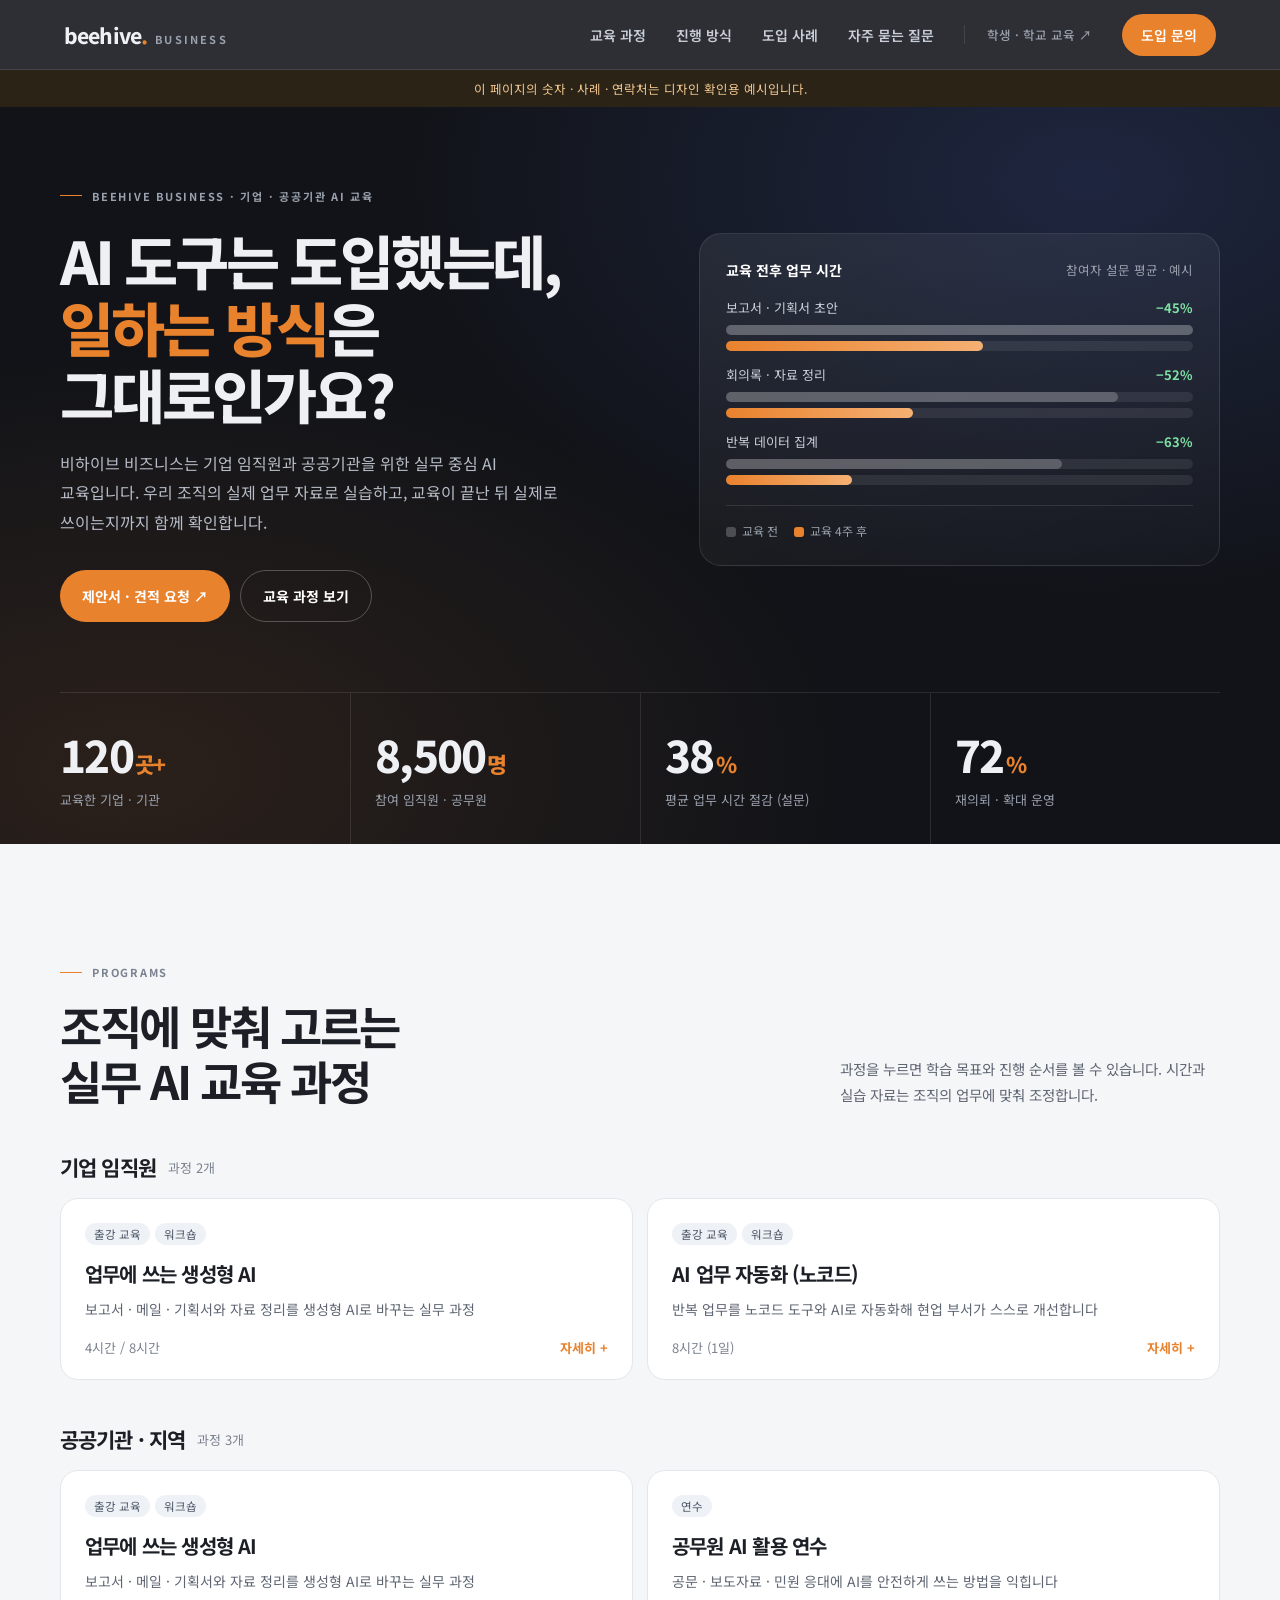
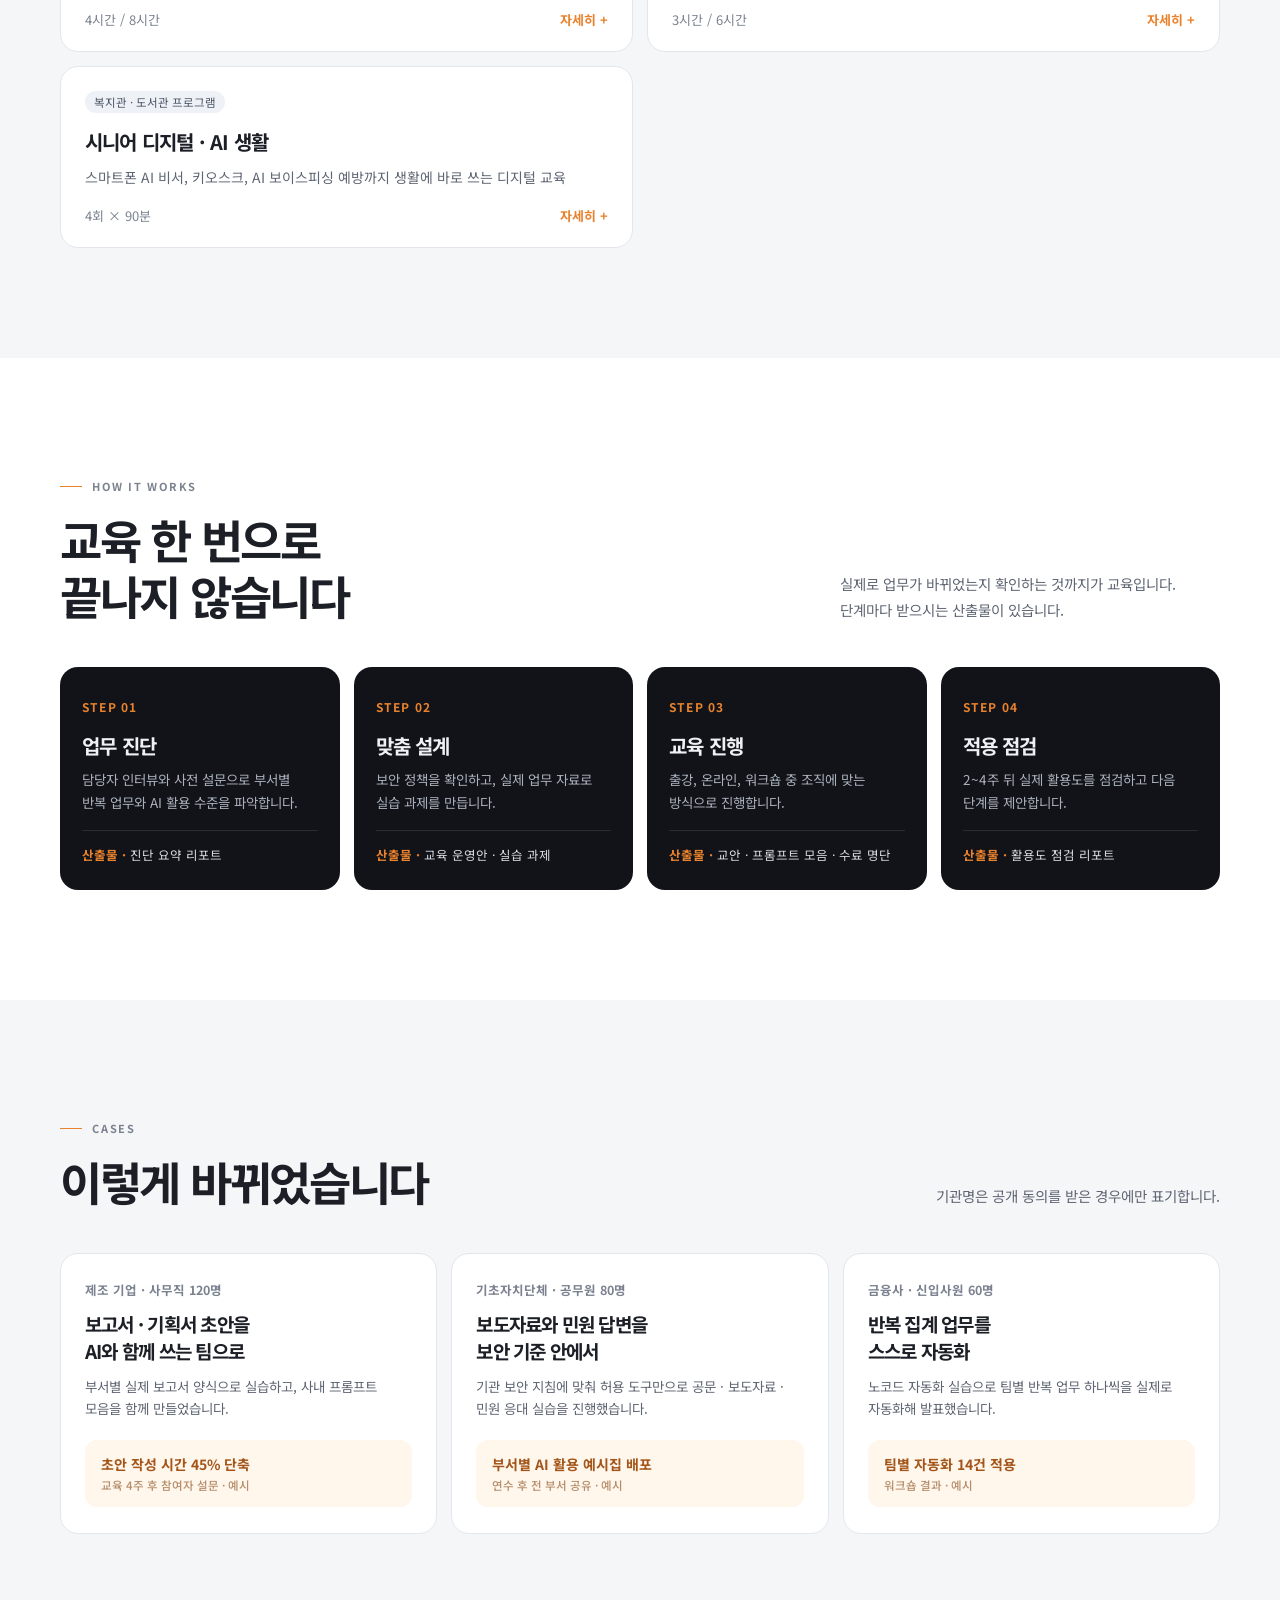
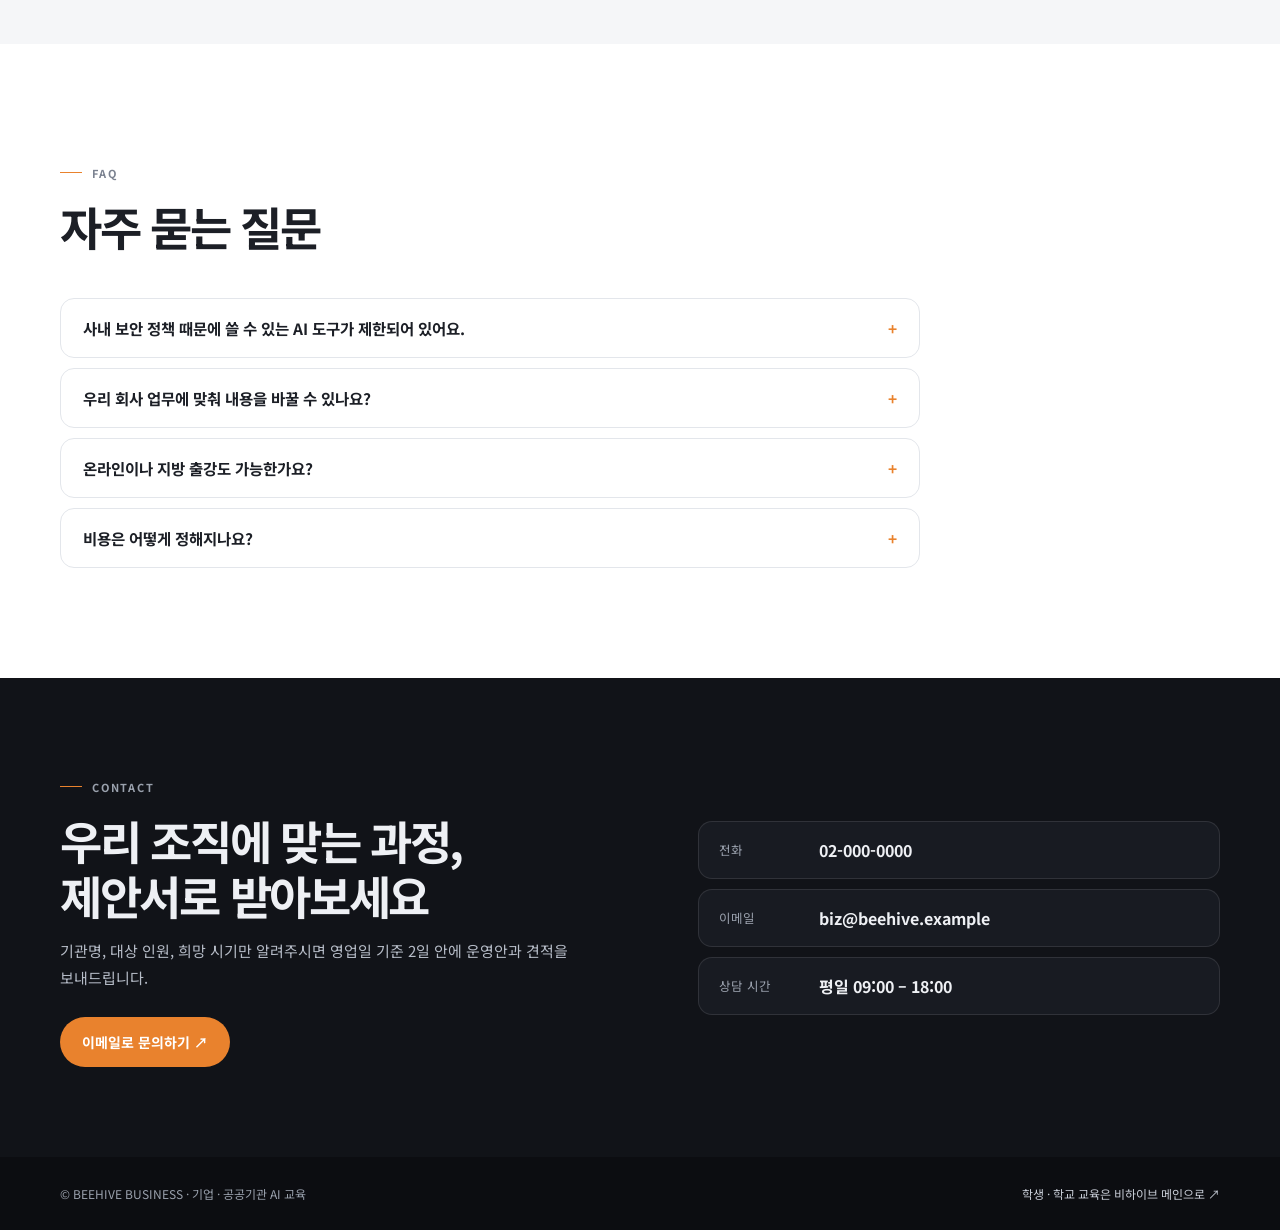
==== biz/index.html @ 133078e5 "기업·공공기관 교육을 비하이브 비즈니스 서브 사이트로 분리 - biz/: 기업 임직원 · 공공기관 대상 별도 사이트 (과정, 진행 방식, 도입 사례, FAQ, 문의) - 메인: 기" ====
<!doctype html>
<html lang="ko">
<head>
<meta charset="utf-8">
<meta name="viewport" content="width=device-width, initial-scale=1, viewport-fit=cover">
<title>비하이브 비즈니스 | 기업 · 공공기관 AI 교육</title>
<meta name="description" content="기업 임직원과 공공기관을 위한 실무 중심 AI 교육. 업무 진단부터 맞춤 교육, 적용 점검까지 함께합니다.">
<link rel="preconnect" href="https://fonts.googleapis.com">
<link rel="preconnect" href="https://fonts.gstatic.com" crossorigin>
<link rel="stylesheet" href="https://fonts.googleapis.com/css2?family=Noto+Sans+KR:wght@400;500;700;800&display=swap">
<style>
/* ---------- 비하이브 비즈니스: 메인보다 차분하고 신뢰감 있는 톤 ---------- */
:root{--bg:#111318;--bg2:#181b22;--line:rgba(255,255,255,.1);--text:#eef0f4;--mute:#9aa1ad;--orange:#e9822d;--blue:#5b7cf0;--light:#f5f6f8;--nav-h:70px;
  --f:"Noto Sans KR","Apple SD Gothic Neo","Malgun Gothic",system-ui,sans-serif}
@media(max-width:860px){:root{--nav-h:60px}}
*,*:before,*:after{box-sizing:border-box}
html{scroll-behavior:smooth;scroll-padding-top:var(--nav-h)}
body{margin:0;background:#fff;color:#1c1f26;font-family:var(--f);-webkit-font-smoothing:antialiased;overflow-x:hidden}
a{color:inherit}
h1,h2,h3,p,li{word-break:keep-all}
.wrap{width:min(1160px,calc(100% - 80px));margin:0 auto}
.kicker{display:inline-flex;align-items:center;gap:10px;font-size:11px;font-weight:700;letter-spacing:.16em;color:var(--mute)}
.kicker:before{content:"";width:22px;height:1px;background:var(--orange)}
.sample-note{margin-top:var(--nav-h);padding:9px 16px;background:#2a2316;color:#f0c58f;font-size:12.5px;text-align:center}

/* 메뉴 */
.bnav{position:fixed;z-index:30;top:0;left:0;right:0;height:var(--nav-h);display:flex;align-items:center;justify-content:space-between;padding:0 clamp(16px,5vw,80px);background:rgba(17,19,24,.88);-webkit-backdrop-filter:blur(14px);backdrop-filter:blur(14px);border-bottom:1px solid var(--line);color:var(--text)}
.bbrand{display:flex;align-items:baseline;gap:8px;text-decoration:none}
.bbrand b{font-size:21px;font-weight:800;letter-spacing:-.04em}.bbrand b:after{content:".";color:var(--orange)}
.bbrand span{font-size:11px;font-weight:700;letter-spacing:.2em;color:var(--mute)}
.blinks{display:flex;align-items:center;gap:30px}
.blinks a{font-size:14px;font-weight:600;color:#c9ced8;text-decoration:none}
.blinks a:hover{color:#fff}
.blinks .to-main{font-size:12.5px;font-weight:500;color:var(--mute);padding-left:22px;border-left:1px solid var(--line)}
.blinks .cta{padding:11px 19px;border-radius:99px;background:var(--orange);color:#fff}
.blinks .cta:hover{background:#f39543}
.btoggle{display:none}
@media(max-width:860px){
  .btoggle{display:grid;place-items:center;width:40px;height:40px;border:1px solid var(--line);border-radius:50%;background:transparent;color:#fff;font-size:18px;cursor:pointer}
  .blinks{display:none;position:absolute;top:calc(var(--nav-h) - 4px);left:12px;right:12px;flex-direction:column;align-items:stretch;gap:2px;padding:10px;background:var(--bg2);border:1px solid var(--line);border-radius:16px}
  .bnav.open .blinks{display:flex}
  .blinks a{padding:13px 12px;font-size:15px;border-radius:10px}
  .blinks .to-main{border:0;padding:13px 12px}
  .blinks .cta{text-align:center;margin-top:6px}
}

/* 1. 히어로 */
.hero{position:relative;overflow:hidden;padding:70px 0 0;background:radial-gradient(ellipse at 85% 10%,rgba(91,124,240,.18),transparent 45%),radial-gradient(ellipse at 10% 90%,rgba(233,130,45,.12),transparent 45%),var(--bg);color:var(--text)}
.no-note .hero{padding-top:calc(var(--nav-h) + 70px)}
.hero-grid{display:grid;grid-template-columns:1.05fr .95fr;gap:5vw;align-items:center;padding-bottom:70px}
.hero h1{margin:22px 0 22px;font-size:clamp(36px,4.6vw,62px);line-height:1.14;letter-spacing:-.055em;font-weight:800}
.hero h1 em{font-style:normal;color:var(--orange)}
.hero p.lead{margin:0 0 32px;max-width:500px;font-size:16px;line-height:1.85;color:#b6bcc7}
.btns{display:flex;flex-wrap:wrap;gap:10px}
.btn{display:inline-flex;align-items:center;gap:10px;padding:15px 22px;border-radius:99px;font-size:14px;font-weight:700;text-decoration:none}
.btn.main{background:var(--orange);color:#fff}.btn.main:hover{background:#f39543}
.btn.ghost{border:1px solid rgba(255,255,255,.25);color:#fff}.btn.ghost:hover{border-color:#fff}
/* 히어로 오른쪽: 교육 전후 비교 카드 */
.board{padding:26px;border:1px solid var(--line);border-radius:22px;background:linear-gradient(160deg,rgba(255,255,255,.07),rgba(255,255,255,.02))}
.board-top{display:flex;justify-content:space-between;align-items:center;margin-bottom:18px;font-size:12.5px;color:var(--mute)}
.board-top b{color:#fff;font-size:14px}
.bar{margin:14px 0}
.bar-label{display:flex;justify-content:space-between;font-size:13px;color:#c9ced8;margin-bottom:8px}
.bar-label strong{color:#7ee0a3}
.track{position:relative;height:10px;border-radius:99px;background:rgba(255,255,255,.08)}
.track i{position:absolute;left:0;top:0;bottom:0;border-radius:99px}
.track .before{background:rgba(255,255,255,.22)}
.track .after{background:linear-gradient(90deg,var(--orange),#f5b073);height:10px}
.legend{display:flex;gap:16px;margin-top:20px;padding-top:16px;border-top:1px solid var(--line);font-size:12px;color:var(--mute)}
.legend span:before{content:"";display:inline-block;width:10px;height:10px;border-radius:3px;margin-right:6px;vertical-align:-1px;background:rgba(255,255,255,.22)}
.legend span.a:before{background:var(--orange)}
.stats{display:grid;grid-template-columns:repeat(4,1fr);border-top:1px solid var(--line)}
.stat{padding:30px 24px 34px;border-left:1px solid var(--line)}
.stat:first-child{border-left:0;padding-left:0}
.stat strong{display:block;font-size:clamp(30px,3.4vw,44px);font-weight:800;letter-spacing:-.04em}
.stat strong small{font-size:.5em;color:var(--orange);margin-left:2px}
.stat span{font-size:13px;color:var(--mute)}

/* 공통 섹션 */
.sec{padding:110px 0}
.sec.light{background:var(--light)}
.sec-head{display:flex;justify-content:space-between;align-items:end;gap:30px;margin-bottom:44px}
.sec-head .kicker{color:#7b8290}
.sec-head h2{margin:18px 0 0;font-size:clamp(30px,3.6vw,46px);line-height:1.2;letter-spacing:-.05em}
.sec-head p{margin:0;max-width:380px;font-size:14.5px;line-height:1.8;color:#5f6673}

/* 2. 과정 */
.group{margin-top:44px}
.group:first-of-type{margin-top:0}
.group-head{display:flex;align-items:center;gap:12px;margin-bottom:16px}
.group-head h3{margin:0;font-size:21px;letter-spacing:-.04em}
.group-head span{font-size:13px;color:#7b8290}
.course-grid{display:grid;grid-template-columns:1fr 1fr;gap:14px}
.course{border:1px solid #e3e6eb;border-radius:18px;background:#fff;scroll-margin-top:calc(var(--nav-h) + 20px)}
.course summary{list-style:none;cursor:pointer;padding:24px 24px 22px;display:grid;gap:10px}
.course summary::-webkit-details-marker{display:none}
.course .fmt{display:flex;flex-wrap:wrap;gap:5px}
.course .fmt i{padding:3px 9px;border-radius:99px;background:#eef1f6;font-style:normal;font-size:11.5px;color:#4b5565}
.course h4{margin:4px 0 0;font-size:20px;letter-spacing:-.04em}
.course .sum{margin:0;font-size:14px;line-height:1.7;color:#5f6673}
.course .meta{display:flex;justify-content:space-between;align-items:center;margin-top:6px;font-size:13px;color:#7b8290}
.course .more{font-weight:700;color:var(--orange)}
.course .more:after{content:" +"}
.course[open] .more:after{content:" −"}
.course[open]{border-color:#f0c49a;box-shadow:0 14px 34px rgba(17,19,24,.08)}
.course .body{padding:0 24px 24px;display:grid;grid-template-columns:1.2fr 1fr;gap:16px;border-top:1px dashed #e3e6eb;padding-top:20px;margin:0 0 0}
.course .body h5{margin:0 0 8px;font-size:12px;color:var(--orange);letter-spacing:.04em}
.course .body p{margin:0 0 14px;font-size:14px;line-height:1.65}
.course ol{margin:0;padding-left:18px;display:grid;gap:6px;font-size:13.5px;line-height:1.6;color:#3d4350}
.course dl{margin:0;display:grid;gap:12px}
.course dt{font-size:12px;color:#7b8290;margin-bottom:3px}
.course dd{margin:0;font-size:13.5px;line-height:1.55}

/* 3. 진행 방식 */
.process{display:grid;grid-template-columns:repeat(4,1fr);gap:14px}
.pstep{padding:26px 22px;border-radius:18px;background:var(--bg);color:var(--text)}
.pstep b{font-size:12px;letter-spacing:.1em;color:var(--orange)}
.pstep h3{margin:14px 0 8px;font-size:20px;letter-spacing:-.04em}
.pstep p{margin:0 0 16px;font-size:13.5px;line-height:1.7;color:#aab0bb}
.pstep em{display:block;padding-top:14px;border-top:1px solid var(--line);font-style:normal;font-size:12.5px;color:#d7dbe2}
.pstep em:before{content:"산출물 · ";color:var(--orange);font-weight:700}

/* 4. 도입 사례 */
.cases{display:grid;grid-template-columns:repeat(3,1fr);gap:14px}
.case{display:flex;flex-direction:column;padding:26px 24px;border:1px solid #e3e6eb;border-radius:18px;background:#fff}
.case .who{font-size:12.5px;font-weight:700;color:#7b8290}
.case h3{margin:12px 0 10px;font-size:19px;line-height:1.4;letter-spacing:-.04em}
.case p{margin:0 0 20px;font-size:13.5px;line-height:1.7;color:#5f6673}
.case .result{margin-top:auto;padding:14px 16px;border-radius:12px;background:#fff6ec;color:#a4561a;font-size:14px;font-weight:700}
.case .result small{display:block;margin-top:3px;font-size:11.5px;font-weight:500;color:#b58d6a}

/* 5. 자주 묻는 질문 */
.faq{display:grid;gap:10px;max-width:860px}
.faq details{border:1px solid #e3e6eb;border-radius:14px;background:#fff}
.faq summary{cursor:pointer;list-style:none;padding:18px 22px;font-size:15.5px;font-weight:700;display:flex;justify-content:space-between;gap:16px}
.faq summary::-webkit-details-marker{display:none}
.faq summary:after{content:"+";color:var(--orange)}
.faq details[open] summary:after{content:"−"}
.faq p{margin:0;padding:0 22px 20px;font-size:14px;line-height:1.75;color:#5f6673}

/* 6. 도입 문의 */
.contact{padding:90px 0;background:var(--bg);color:var(--text)}
.contact-grid{display:grid;grid-template-columns:1.1fr 1fr;gap:5vw;align-items:center}
.contact h2{margin:18px 0 14px;font-size:clamp(30px,3.6vw,46px);line-height:1.2;letter-spacing:-.05em}
.contact p{margin:0 0 26px;font-size:15px;line-height:1.8;color:#b6bcc7}
.c-list{display:grid;gap:10px}
.c-row{display:grid;grid-template-columns:100px 1fr;align-items:center;padding:16px 20px;border:1px solid var(--line);border-radius:14px;background:var(--bg2)}
.c-row span{font-size:12.5px;color:var(--mute)}
.c-row b{font-size:16px}
.bfoot{padding:28px 0;background:#0c0d11;color:var(--mute);font-size:12px}
.bfoot .wrap{display:flex;justify-content:space-between;flex-wrap:wrap;gap:12px}
.bfoot a{color:#c9ced8;text-decoration:none}

@media(max-width:980px){.process{grid-template-columns:1fr 1fr}.cases{grid-template-columns:1fr}.course-grid{grid-template-columns:1fr}}
@media(max-width:860px){
  .wrap{width:calc(100% - 40px)}
  .hero{padding-top:40px}.no-note .hero{padding-top:calc(var(--nav-h) + 36px)}
  .hero-grid{grid-template-columns:1fr;gap:36px;padding-bottom:44px}
  .hero h1{font-size:clamp(32px,8.6vw,44px)}
  .hero p.lead{font-size:15px}
  .stats{grid-template-columns:1fr 1fr}
  .stat{padding:22px 14px 24px}.stat:nth-child(odd){border-left:0;padding-left:0}
  .stat:nth-child(n+3){border-top:1px solid var(--line)}
  .sec{padding:72px 0}
  .sec-head{display:block;margin-bottom:28px}.sec-head p{margin-top:14px}
  .course .body{grid-template-columns:1fr}
  .process{grid-template-columns:1fr}
  .contact{padding:64px 0}.contact-grid{grid-template-columns:1fr;gap:30px}
  .c-row{grid-template-columns:80px 1fr;padding:14px 16px}
}
</style>
</head>
<body>
<header class="bnav" id="bnav">
  <a class="bbrand" href="./" aria-label="비하이브 비즈니스 홈"><b>beehive</b><span>BUSINESS</span></a>
  <button class="btoggle" type="button" aria-label="메뉴 열기" aria-expanded="false">☰</button>
  <nav class="blinks" aria-label="비하이브 비즈니스 메뉴">
    <a href="#courses">교육 과정</a>
    <a href="#process">진행 방식</a>
    <a href="#cases">도입 사례</a>
    <a href="#faq">자주 묻는 질문</a>
    <a class="to-main" href="../">학생 · 학교 교육 ↗</a>
    <a class="cta" href="#contact">도입 문의</a>
  </nav>
</header>

<!-- ▼ 예시 자료 안내: 실제 자료로 바꾼 뒤 이 한 줄만 지우면 됩니다 -->
<div class="sample-note" id="sampleNote">이 페이지의 숫자 · 사례 · 연락처는 디자인 확인용 예시입니다.</div>

<main>
  <!-- 1. 히어로 -->
  <section class="hero">
    <div class="wrap">
      <div class="hero-grid">
        <div>
          <span class="kicker">BEEHIVE BUSINESS · 기업 · 공공기관 AI 교육</span>
          <h1>AI 도구는 도입했는데,<br><em>일하는 방식</em>은<br>그대로인가요?</h1>
          <p class="lead">비하이브 비즈니스는 기업 임직원과 공공기관을 위한 실무 중심 AI 교육입니다. 우리 조직의 실제 업무 자료로 실습하고, 교육이 끝난 뒤 실제로 쓰이는지까지 함께 확인합니다.</p>
          <div class="btns"><a class="btn main" href="#contact">제안서 · 견적 요청 ↗</a><a class="btn ghost" href="#courses">교육 과정 보기</a></div>
        </div>
        <div class="board" aria-label="교육 전후 업무 시간 비교 (예시)">
          <div class="board-top"><b>교육 전후 업무 시간</b><span>참여자 설문 평균 · 예시</span></div>
          <div class="bar"><div class="bar-label">보고서 · 기획서 초안<strong>−45%</strong></div><div class="track"><i class="before" style="width:100%"></i></div><div class="track" style="margin-top:6px"><i class="after" style="width:55%"></i></div></div>
          <div class="bar"><div class="bar-label">회의록 · 자료 정리<strong>−52%</strong></div><div class="track"><i class="before" style="width:84%"></i></div><div class="track" style="margin-top:6px"><i class="after" style="width:40%"></i></div></div>
          <div class="bar"><div class="bar-label">반복 데이터 집계<strong>−63%</strong></div><div class="track"><i class="before" style="width:72%"></i></div><div class="track" style="margin-top:6px"><i class="after" style="width:27%"></i></div></div>
          <div class="legend"><span>교육 전</span><span class="a">교육 4주 후</span></div>
        </div>
      </div>
      <div class="stats">
        <div class="stat"><strong>120<small>곳+</small></strong><span>교육한 기업 · 기관</span></div>
        <div class="stat"><strong>8,500<small>명</small></strong><span>참여 임직원 · 공무원</span></div>
        <div class="stat"><strong>38<small>%</small></strong><span>평균 업무 시간 절감 (설문)</span></div>
        <div class="stat"><strong>72<small>%</small></strong><span>재의뢰 · 확대 운영</span></div>
      </div>
    </div>
  </section>

  <!-- 2. 교육 과정 (수업 데이터에서 자동 생성) -->
  <section class="sec light" id="courses">
    <div class="wrap">
      <div class="sec-head">
        <div><span class="kicker">PROGRAMS</span><h2>조직에 맞춰 고르는<br>실무 AI 교육 과정</h2></div>
        <p>과정을 누르면 학습 목표와 진행 순서를 볼 수 있습니다. 시간과 실습 자료는 조직의 업무에 맞춰 조정합니다.</p>
      </div>
      <div id="courseGroups"></div>
    </div>
  </section>

  <!-- 3. 진행 방식 -->
  <section class="sec" id="process">
    <div class="wrap">
      <div class="sec-head">
        <div><span class="kicker">HOW IT WORKS</span><h2>교육 한 번으로<br>끝나지 않습니다</h2></div>
        <p>실제로 업무가 바뀌었는지 확인하는 것까지가 교육입니다. 단계마다 받으시는 산출물이 있습니다.</p>
      </div>
      <div class="process">
        <article class="pstep"><b>STEP 01</b><h3>업무 진단</h3><p>담당자 인터뷰와 사전 설문으로 부서별 반복 업무와 AI 활용 수준을 파악합니다.</p><em>진단 요약 리포트</em></article>
        <article class="pstep"><b>STEP 02</b><h3>맞춤 설계</h3><p>보안 정책을 확인하고, 실제 업무 자료로 실습 과제를 만듭니다.</p><em>교육 운영안 · 실습 과제</em></article>
        <article class="pstep"><b>STEP 03</b><h3>교육 진행</h3><p>출강, 온라인, 워크숍 중 조직에 맞는 방식으로 진행합니다.</p><em>교안 · 프롬프트 모음 · 수료 명단</em></article>
        <article class="pstep"><b>STEP 04</b><h3>적용 점검</h3><p>2~4주 뒤 실제 활용도를 점검하고 다음 단계를 제안합니다.</p><em>활용도 점검 리포트</em></article>
      </div>
    </div>
  </section>

  <!-- 4. 도입 사례 (예시) -->
  <section class="sec light" id="cases">
    <div class="wrap">
      <div class="sec-head">
        <div><span class="kicker">CASES</span><h2>이렇게 바뀌었습니다</h2></div>
        <p>기관명은 공개 동의를 받은 경우에만 표기합니다.</p>
      </div>
      <div class="cases">
        <article class="case"><span class="who">제조 기업 · 사무직 120명</span><h3>보고서 · 기획서 초안을<br>AI와 함께 쓰는 팀으로</h3><p>부서별 실제 보고서 양식으로 실습하고, 사내 프롬프트 모음을 함께 만들었습니다.</p><div class="result">초안 작성 시간 45% 단축<small>교육 4주 후 참여자 설문 · 예시</small></div></article>
        <article class="case"><span class="who">기초자치단체 · 공무원 80명</span><h3>보도자료와 민원 답변을<br>보안 기준 안에서</h3><p>기관 보안 지침에 맞춰 허용 도구만으로 공문 · 보도자료 · 민원 응대 실습을 진행했습니다.</p><div class="result">부서별 AI 활용 예시집 배포<small>연수 후 전 부서 공유 · 예시</small></div></article>
        <article class="case"><span class="who">금융사 · 신입사원 60명</span><h3>반복 집계 업무를<br>스스로 자동화</h3><p>노코드 자동화 실습으로 팀별 반복 업무 하나씩을 실제로 자동화해 발표했습니다.</p><div class="result">팀별 자동화 14건 적용<small>워크숍 결과 · 예시</small></div></article>
      </div>
    </div>
  </section>

  <!-- 5. 자주 묻는 질문 -->
  <section class="sec" id="faq">
    <div class="wrap">
      <div class="sec-head"><div><span class="kicker">FAQ</span><h2>자주 묻는 질문</h2></div></div>
      <div class="faq">
        <details><summary>사내 보안 정책 때문에 쓸 수 있는 AI 도구가 제한되어 있어요.</summary><p>사전 진단 단계에서 허용된 도구와 금지된 정보 유형을 먼저 확인하고, 그 범위 안에서만 실습을 설계합니다. 개인정보나 기밀 자료를 쓰지 않는 실습 방법도 함께 안내합니다.</p></details>
        <details><summary>우리 회사 업무에 맞춰 내용을 바꿀 수 있나요?</summary><p>네. 부서별 실제 업무 양식과 사례로 실습 과제를 만드는 것이 기본입니다. 직무와 직급에 따라 과정을 나눠 운영할 수도 있습니다.</p></details>
        <details><summary>온라인이나 지방 출강도 가능한가요?</summary><p>실시간 온라인, 출강, 사내 워크숍 모두 가능합니다. 지역과 인원에 따라 가장 효율적인 방식을 제안드립니다.</p></details>
        <details><summary>비용은 어떻게 정해지나요?</summary><p>교육 시간, 인원, 사전 진단과 사후 점검 포함 여부에 따라 달라집니다. 대상과 일정을 알려주시면 제안서와 함께 견적을 보내드립니다.</p></details>
      </div>
    </div>
  </section>

  <!-- 6. 도입 문의 -->
  <section class="contact" id="contact">
    <div class="wrap contact-grid">
      <div>
        <span class="kicker">CONTACT</span>
        <h2>우리 조직에 맞는 과정,<br>제안서로 받아보세요</h2>
        <p>기관명, 대상 인원, 희망 시기만 알려주시면 영업일 기준 2일 안에 운영안과 견적을 보내드립니다.</p>
        <a class="btn main" href="mailto:biz@beehive.example?subject=%5B%EB%B9%84%ED%95%98%EC%9D%B4%EB%B8%8C%20%EB%B9%84%EC%A6%88%EB%8B%88%EC%8A%A4%5D%20%EA%B5%90%EC%9C%A1%20%EB%8F%84%EC%9E%85%20%EB%AC%B8%EC%9D%98">이메일로 문의하기 ↗</a>
      </div>
      <div class="c-list">
        <div class="c-row"><span>전화</span><b>02-000-0000</b></div>
        <div class="c-row"><span>이메일</span><b>biz@beehive.example</b></div>
        <div class="c-row"><span>상담 시간</span><b>평일 09:00 – 18:00</b></div>
      </div>
    </div>
  </section>
</main>

<footer class="bfoot"><div class="wrap"><span>© BEEHIVE BUSINESS · 기업 · 공공기관 AI 교육</span><a href="../">학생 · 학교 교육은 비하이브 메인으로 ↗</a></div></footer>

<script src="../assets/data/courses.js"></script>
<script>
/* 기업 · 공공기관 과정을 수업 데이터에서 가져와 그립니다 */
(function () {
  var CATS = window.BH_CATEGORIES || [], COURSES = window.BH_COURSES || [];
  var biz = CATS.filter(function (c) { return c.id === 'biz'; })[0];
  var esc = function (s) { return String(s == null ? '' : s).replace(/[&<>"]/g, function (m) { return { '&': '&amp;', '<': '&lt;', '>': '&gt;', '"': '&quot;' }[m]; }); };
  var inSub = function (c, sub) { return (c.cat === 'biz' && c.sub === sub) || (c.also || []).some(function (a) { return a.cat === 'biz' && a.sub === sub; }); };
  var shown = {};
  var html = biz.subs.map(function (s) {
    var list = COURSES.filter(function (c) { return inSub(c, s.id); });
    return '<div class="group" id="' + s.id + '"><div class="group-head"><h3>' + esc(s.name) + '</h3><span>과정 ' + list.length + '개</span></div><div class="course-grid">' +
      list.map(function (c) {
        var L = c.levels.adult || c.levels[Object.keys(c.levels)[0]];
        var anchor = shown[c.id] ? '' : ' id="' + c.id + '"'; shown[c.id] = true;
        return '<details class="course"' + anchor + '><summary>' +
          '<span class="fmt">' + (c.format || []).map(function (f) { return '<i>' + esc(f) + '</i>'; }).join('') + '</span>' +
          '<h4>' + esc(c.title) + '</h4><p class="sum">' + esc(c.summary) + '</p>' +
          '<span class="meta"><span>' + esc(L.time) + '</span><span class="more">자세히</span></span></summary>' +
          '<div class="body"><div><h5>학습 목표</h5><p>' + esc(L.goal) + '</p><h5>진행 순서</h5><ol>' + (L.steps || []).map(function (x) { return '<li>' + esc(x) + '</li>'; }).join('') + '</ol></div>' +
          '<dl><div><dt>사용 도구</dt><dd>' + esc(L.tools) + '</dd></div><div><dt>결과물</dt><dd>' + esc(L.output) + '</dd></div><div><dt>준비 사항</dt><dd>' + esc(c.prep) + '</dd></div></dl></div></details>';
      }).join('') + '</div></div>';
  }).join('');
  document.getElementById('courseGroups').innerHTML = html;

  /* 메인 사이트에서 특정 과정으로 넘어오면 그 과정을 펼쳐서 보여줍니다 */
  function openHash() {
    var el = location.hash && document.getElementById(location.hash.slice(1));
    if (el && el.tagName === 'DETAILS') { el.open = true; setTimeout(function () { el.scrollIntoView({ block: 'start', behavior: 'instant' }); }, 350); }
  }
  if (document.readyState === 'complete') openHash(); else window.addEventListener('load', openHash);
  window.addEventListener('hashchange', openHash);
  if (!document.getElementById('sampleNote')) document.body.classList.add('no-note');

  /* 모바일 메뉴 */
  var nav = document.getElementById('bnav'), tg = nav.querySelector('.btoggle');
  tg.addEventListener('click', function () { var o = nav.classList.toggle('open'); tg.setAttribute('aria-expanded', o); tg.textContent = o ? '×' : '☰'; });
  nav.querySelectorAll('.blinks a').forEach(function (a) { a.addEventListener('click', function () { nav.classList.remove('open'); tg.textContent = '☰'; }); });
})();
</script>
</body>
</html>
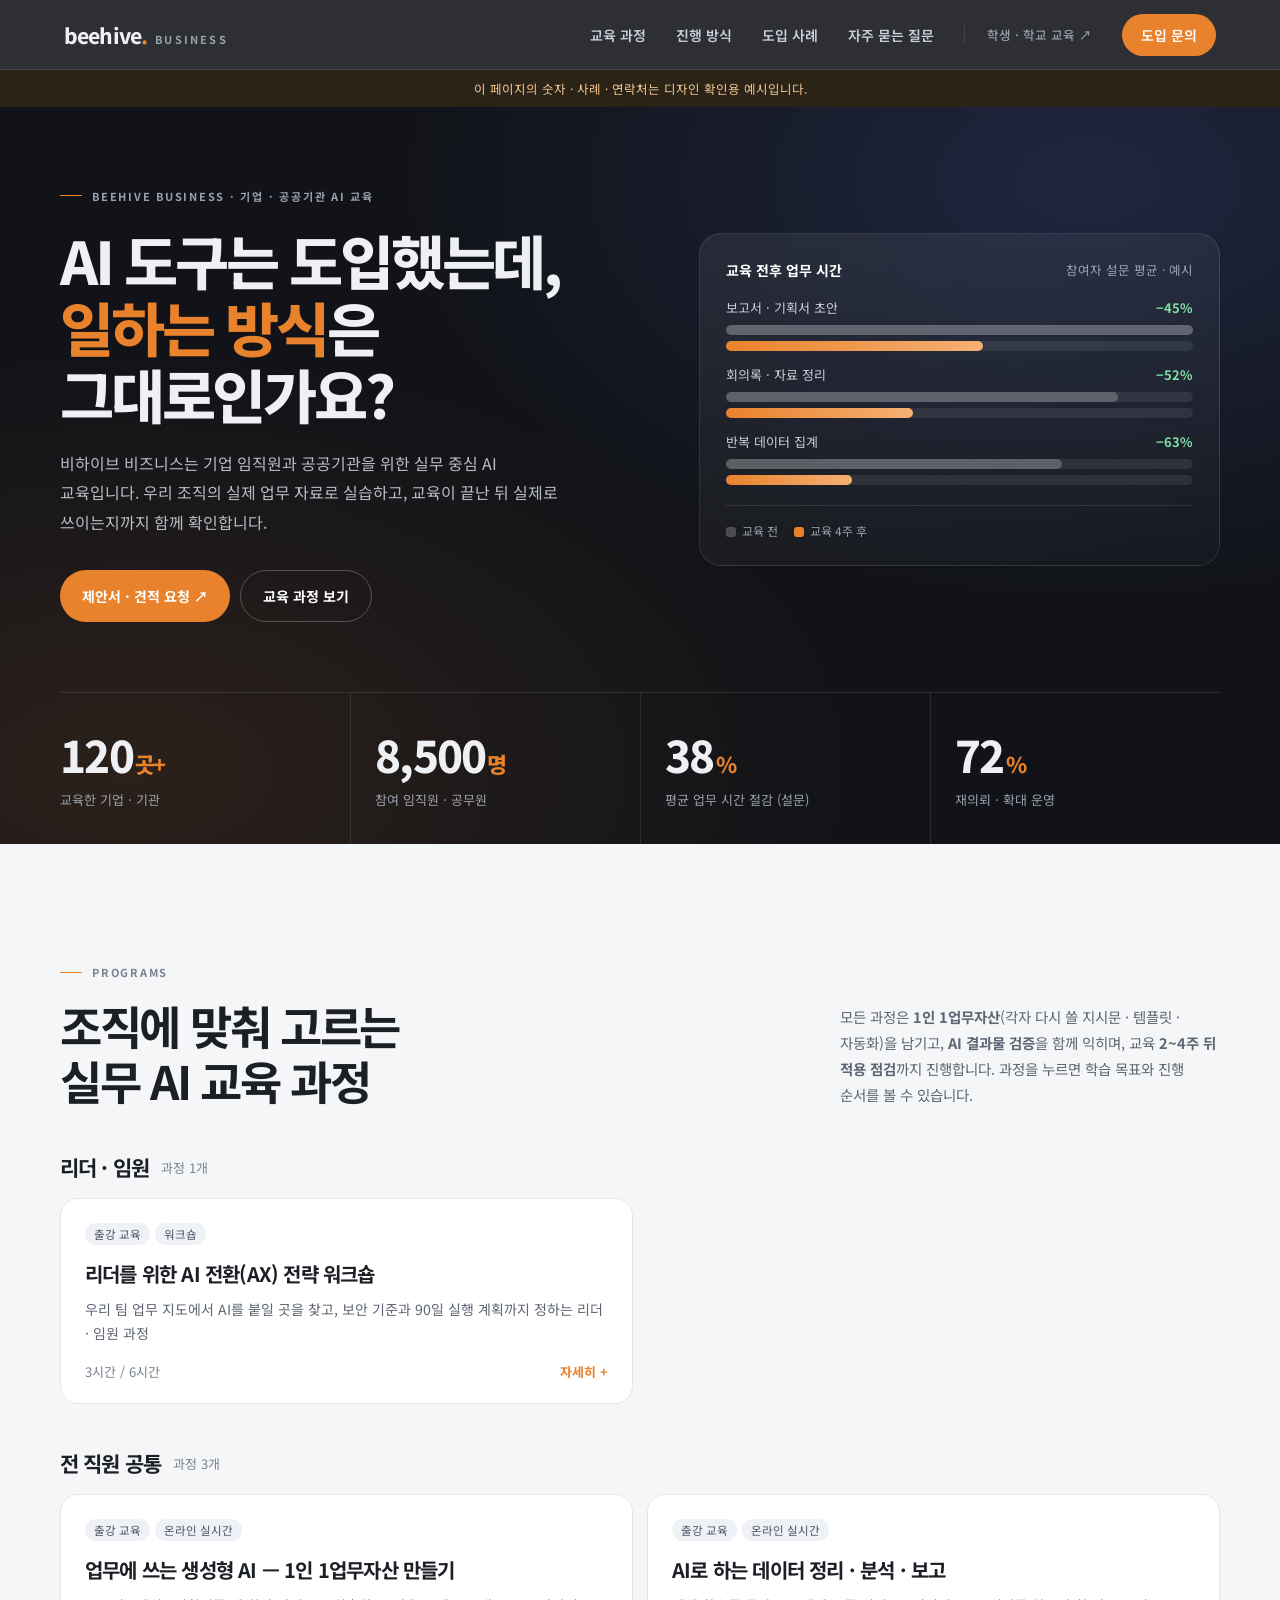
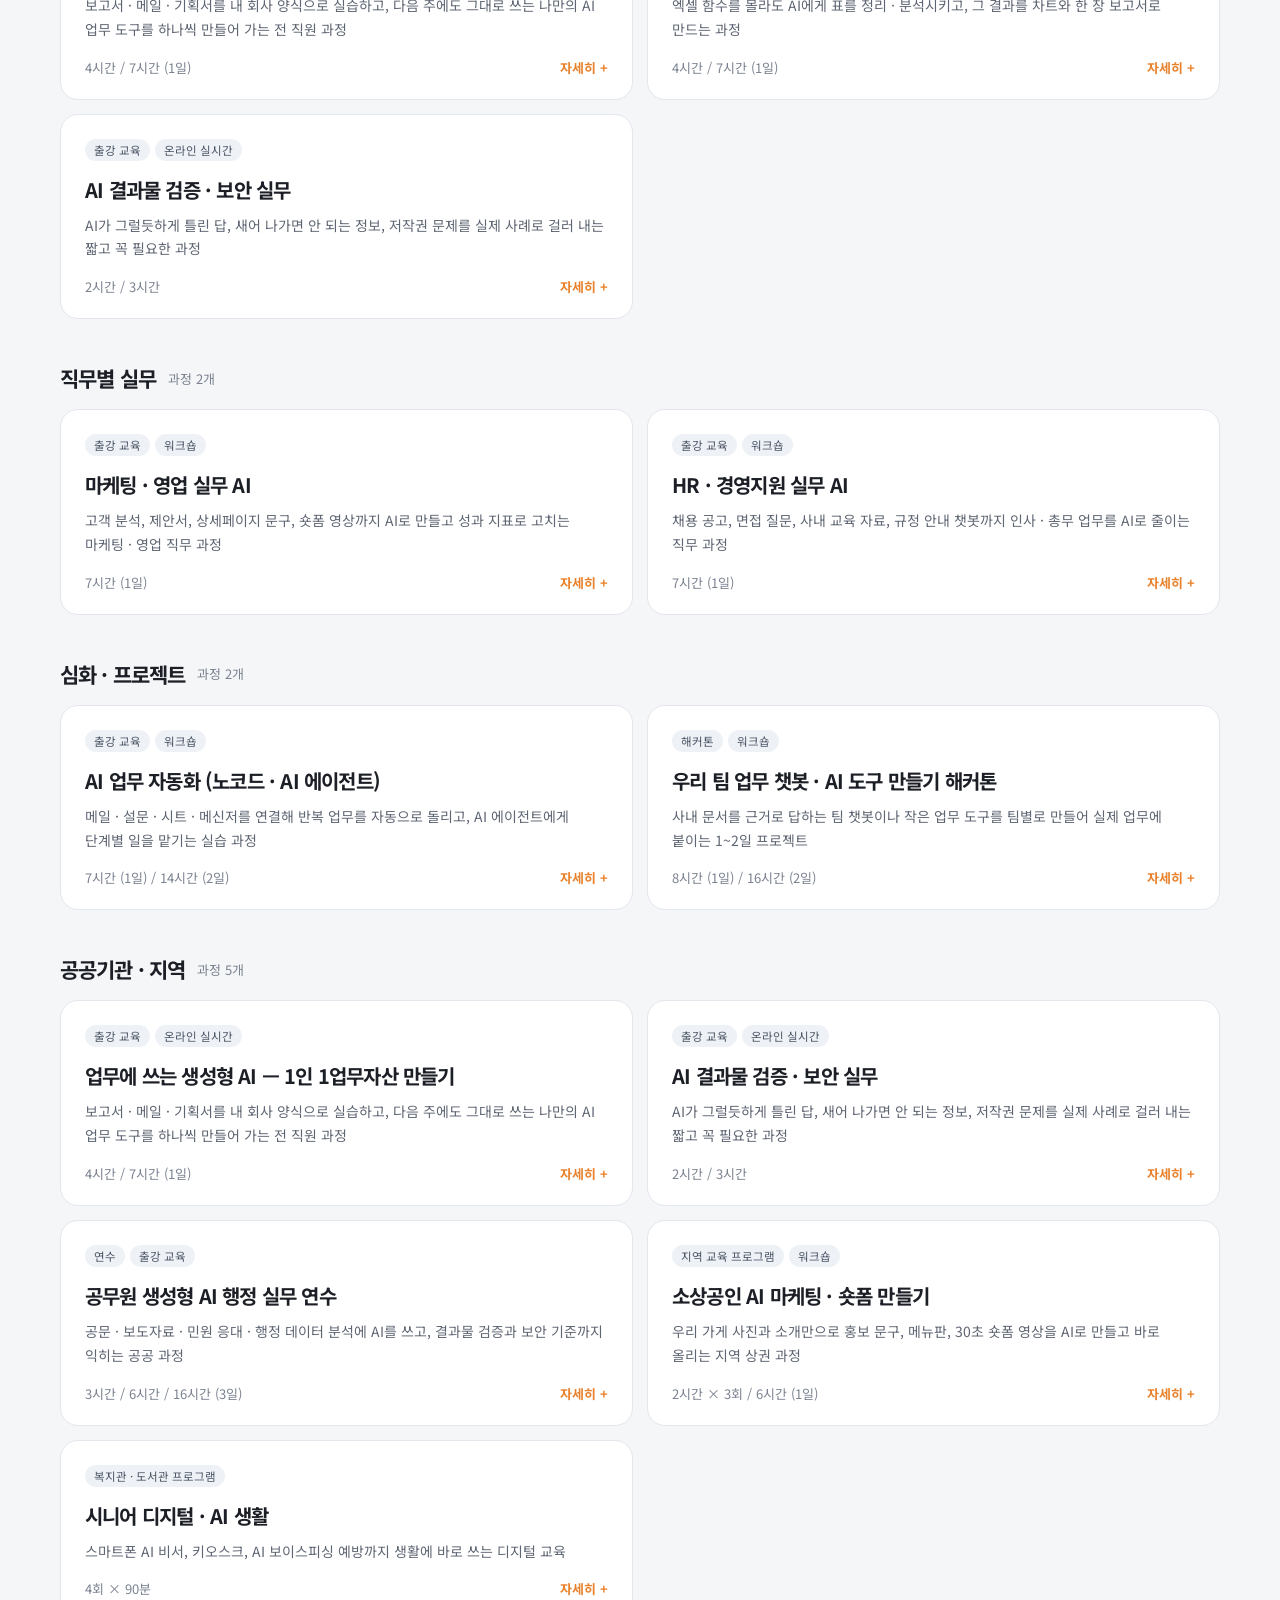
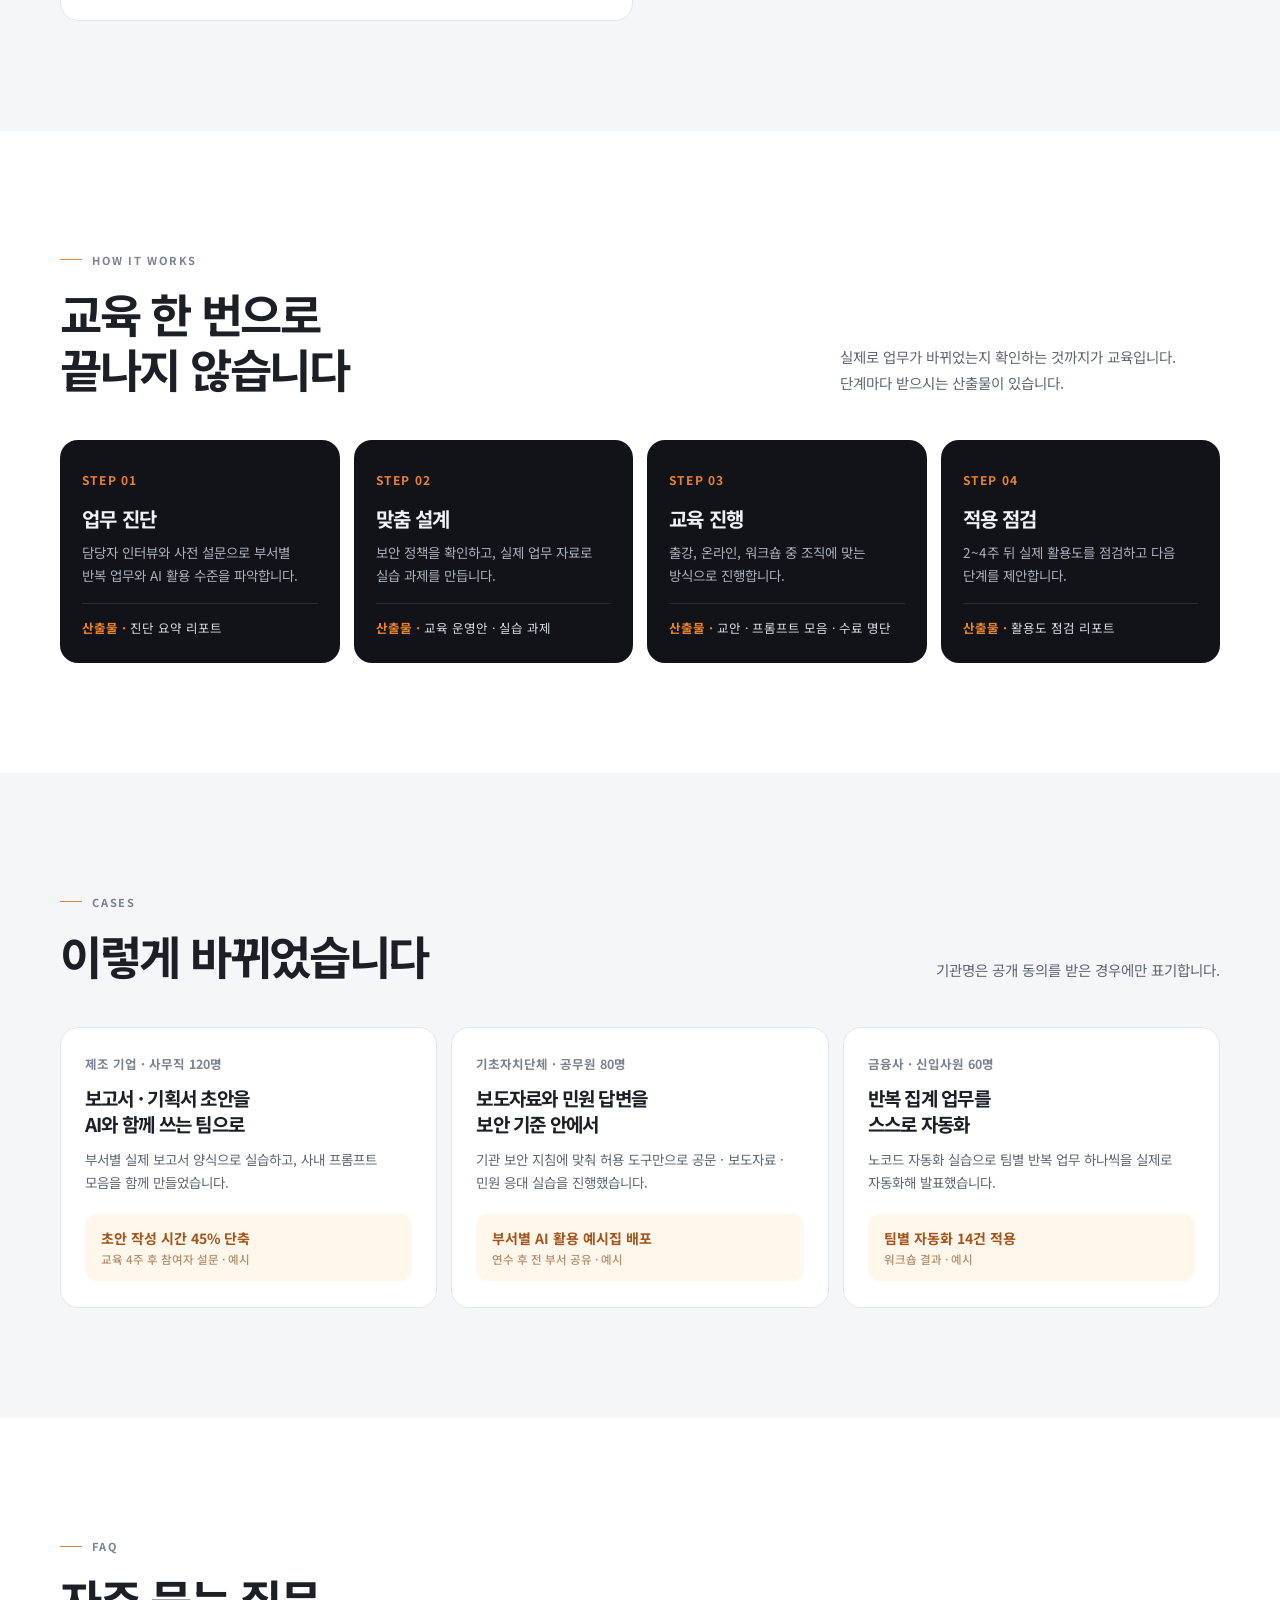
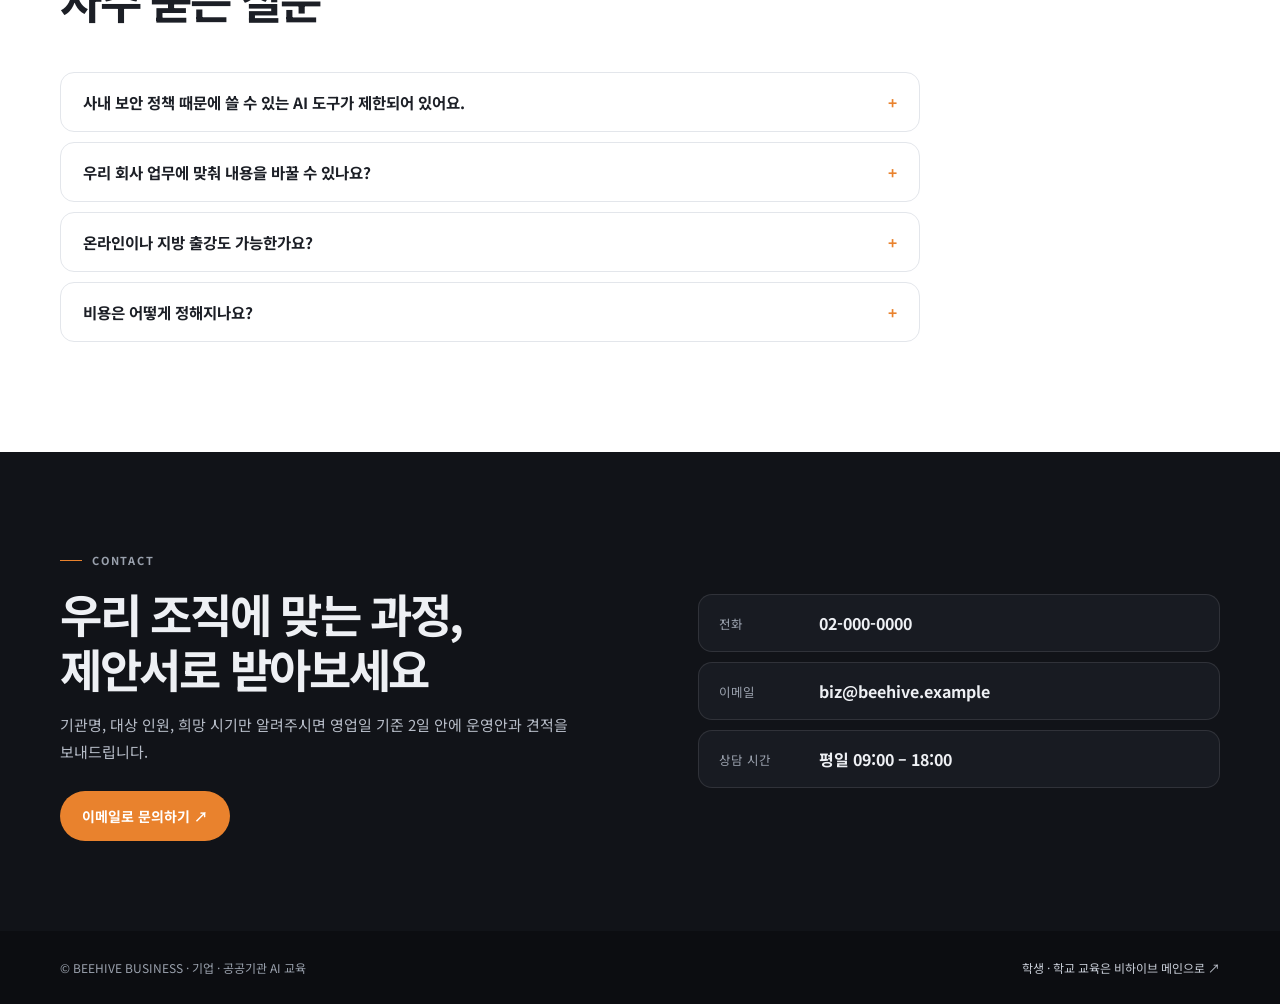
==== commit 2a359cf0: "첫 화면을 교육 · 영상 제작으로 나누고 기업 커리큘럼 재구성 - index.html: 교육(학교 · 기업)과 영상 제작을 고르는 새 첫 화면 - school.html: 기존 첫 " ====
--- a/biz/index.html
+++ b/biz/index.html
@@ -179,7 +179,7 @@
     <a href="#process">진행 방식</a>
     <a href="#cases">도입 사례</a>
     <a href="#faq">자주 묻는 질문</a>
-    <a class="to-main" href="../">학생 · 학교 교육 ↗</a>
+    <a class="to-main" href="../school.html">학생 · 학교 교육 ↗</a>
     <a class="cta" href="#contact">도입 문의</a>
   </nav>
 </header>
@@ -220,7 +220,7 @@
     <div class="wrap">
       <div class="sec-head">
         <div><span class="kicker">PROGRAMS</span><h2>조직에 맞춰 고르는<br>실무 AI 교육 과정</h2></div>
-        <p>과정을 누르면 학습 목표와 진행 순서를 볼 수 있습니다. 시간과 실습 자료는 조직의 업무에 맞춰 조정합니다.</p>
+        <p>모든 과정은 <b>1인 1업무자산</b>(각자 다시 쓸 지시문 · 템플릿 · 자동화)을 남기고, <b>AI 결과물 검증</b>을 함께 익히며, 교육 <b>2~4주 뒤 적용 점검</b>까지 진행합니다. 과정을 누르면 학습 목표와 진행 순서를 볼 수 있습니다.</p>
       </div>
       <div id="courseGroups"></div>
     </div>
@@ -288,9 +288,9 @@
   </section>
 </main>
 
-<footer class="bfoot"><div class="wrap"><span>© BEEHIVE BUSINESS · 기업 · 공공기관 AI 교육</span><a href="../">학생 · 학교 교육은 비하이브 메인으로 ↗</a></div></footer>
-
-<script src="../assets/data/courses.js"></script>
+<footer class="bfoot"><div class="wrap"><span>© BEEHIVE BUSINESS · 기업 · 공공기관 AI 교육</span><a href="../school.html">학생 · 학교 교육은 비하이브 메인으로 ↗</a></div></footer>
+
+<script src="../assets/data/courses.js?v=20261126"></script>
 <script>
 /* 기업 · 공공기관 과정을 수업 데이터에서 가져와 그립니다 */
 (function () {
